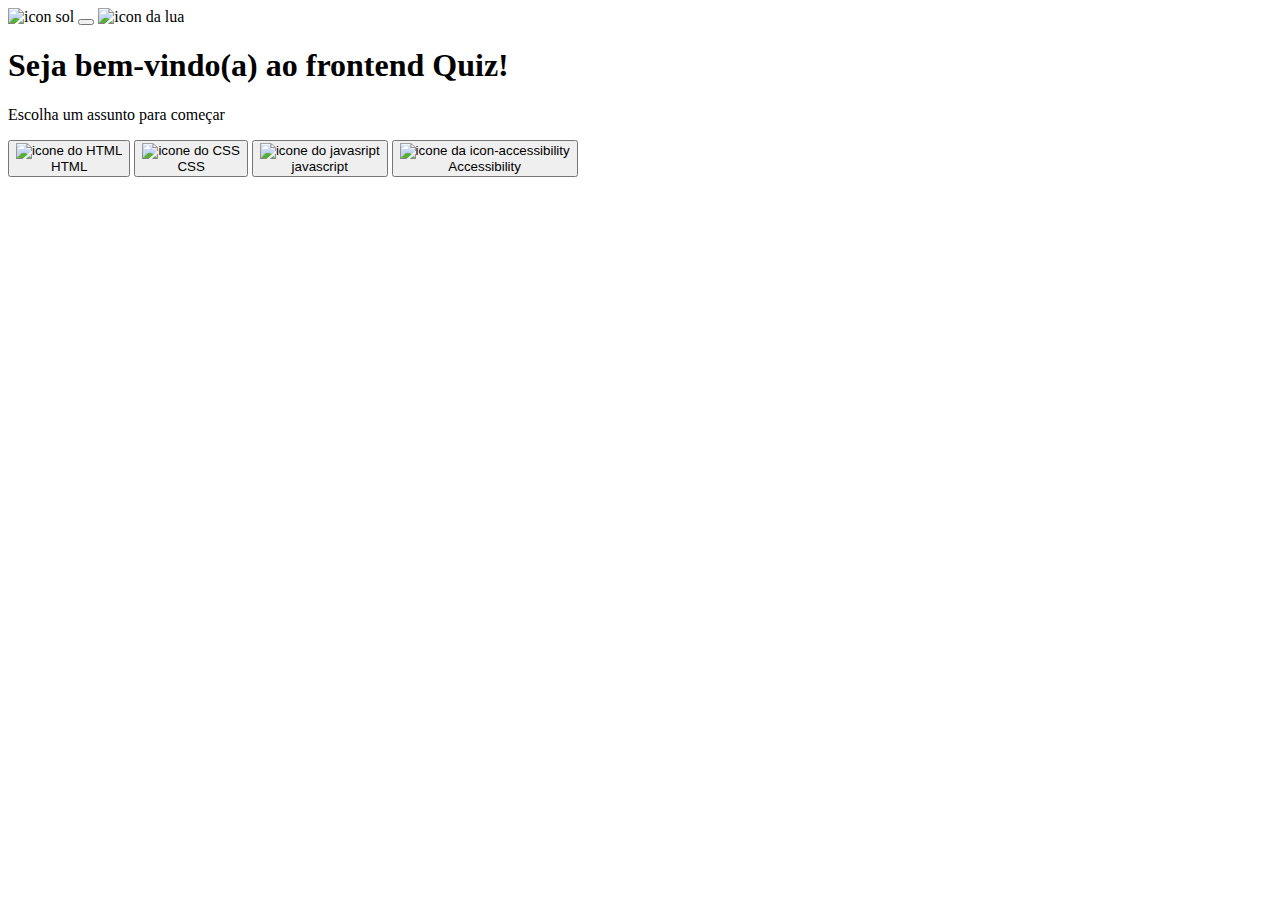
==== index.html @ ce00f6b7 "pagina inicial com HTML completo" ====
<!DOCTYPE html>
<html lang="pt-BR">
<head>
    <meta charset="UTF-8">
    <meta name="viewport" content="width=device-width, initial-scale=1.0">
    <title>Quiz app</title>
</head>
<body>
    <header>
        <div class="tema">
            <img src="./assets/images/icon-moon-dark.svg" alt="icon sol">
            <button>
                <div></div>
            </button>
            <img src="./assets/images/icon-sun-dark.svg" alt="icon da lua">
        </div>
    </header>

    <main>
        <section class="boas_vindas">
            <h1> Seja bem-vindo(a) ao frontend Quiz!</h1>
            <p>Escolha um assunto para começar</p>
        </section>
        
        <section class="assuntos">
            <button>
                <div>
                    <img src="./assets/images/icon-html.svg" alt="icone do HTML">
                </div>
                HTML
            </button>

                <button>
                    <div>
                        <img src="./assets/images/icon-css.svg" alt="icone do CSS">
                    </div>
                    CSS
                </button>

                <button>
                    <div>
                        <img src="./assets/images/icon-js.svg" alt="icone do javasript">
                    </div>
                    javascript
                </button>

                <button>
                    <div>
                        <img src="./assets/images/icon-accessibility.svg" alt="icone da icon-accessibility">
                    </div>
                    Accessibility
                </button>



        </section>
    </main>

    
</body>
</html>
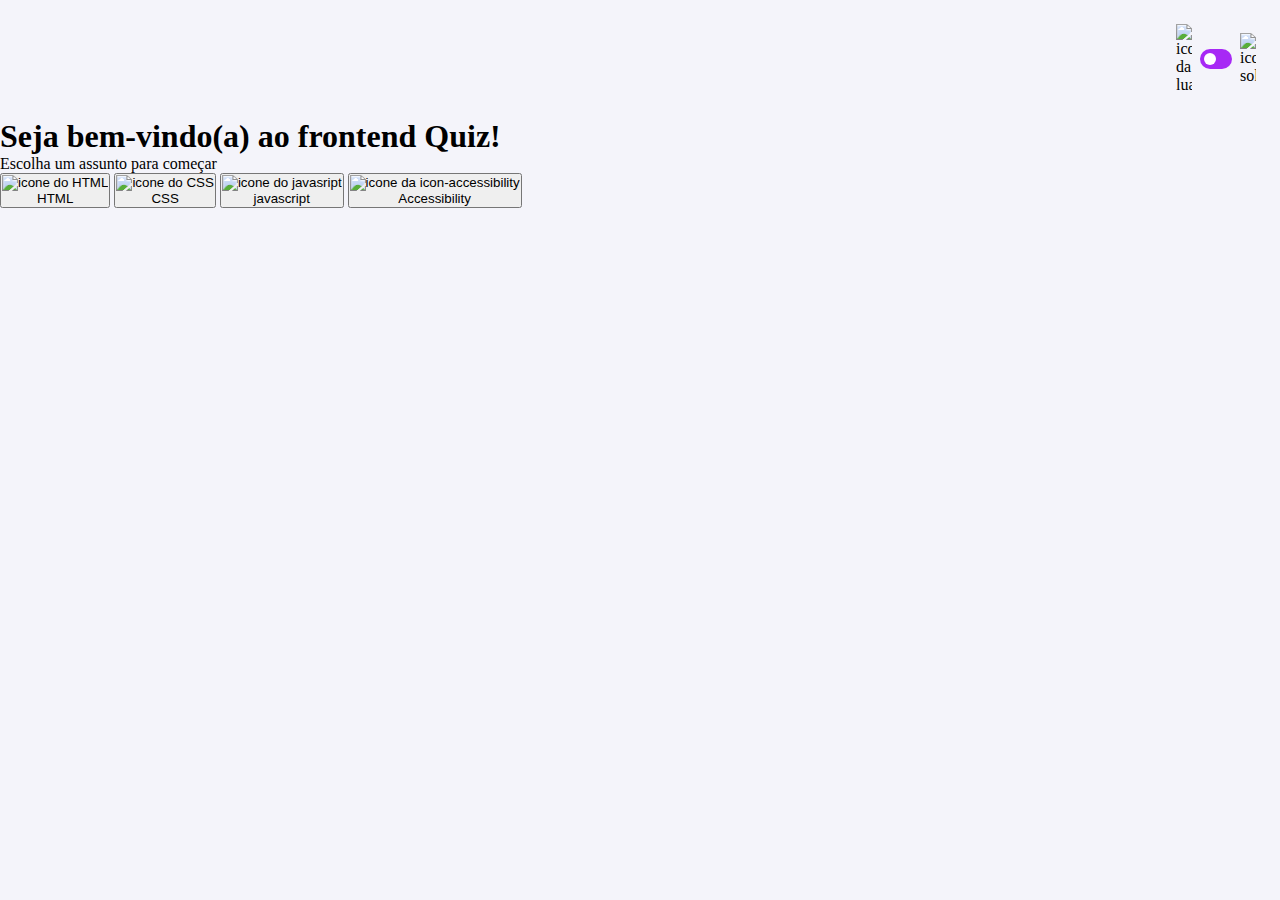
==== commit fe27c70b: "botão de trocar o tema estilizado" ====
--- a/index.html
+++ b/index.html
@@ -3,16 +3,17 @@
 <head>
     <meta charset="UTF-8">
     <meta name="viewport" content="width=device-width, initial-scale=1.0">
+    <link rel="stylesheet" href="style.css">
     <title>Quiz app</title>
 </head>
 <body>
     <header>
         <div class="tema">
-            <img src="./assets/images/icon-moon-dark.svg" alt="icon sol">
+            <img src="./assets/images/icon-sun-dark.svg" alt="icon da lua">
             <button>
                 <div></div>
             </button>
-            <img src="./assets/images/icon-sun-dark.svg" alt="icon da lua">
+            <img src="./assets/images/icon-moon-dark.svg" alt="icon sol">
         </div>
     </header>
 
--- a/style.css
+++ b/style.css
@@ -0,0 +1,54 @@
+*{
+    margin: 0;
+    padding: 0;
+    box-sizing: border-box;
+}
+
+:root {
+    --bg-color: #f4f4fa;
+    --purple: #a729f5;
+    --white: #ffff;
+    --bg-mobile: url(./assets/images/pattern-background-mobile-light.svg);
+}
+
+
+body {
+    height: 100svh;
+    background: var(--bg-mobile) var(--bg-color);
+    background-repeat: no-repeat;
+    background-size: cover;
+}
+
+header {
+    padding: 16px 24px;
+    display: flex;
+    justify-content: flex-end;
+}
+
+.tema {
+    padding: 8px 0;
+    display: flex;
+    align-items: center;
+    gap: 8px;
+}
+
+.tema img {
+    width: 16px;
+}
+
+.tema button {
+    height: 20px;
+    width: 32px;
+    background: var(--purple);
+    border: 0;
+    border-radius: 999px;
+    padding: 4px;
+}
+
+.tema button div {
+    background: var(--white);
+    width: 12px;
+    height: 12px;
+    border-radius: 999px;
+}
+
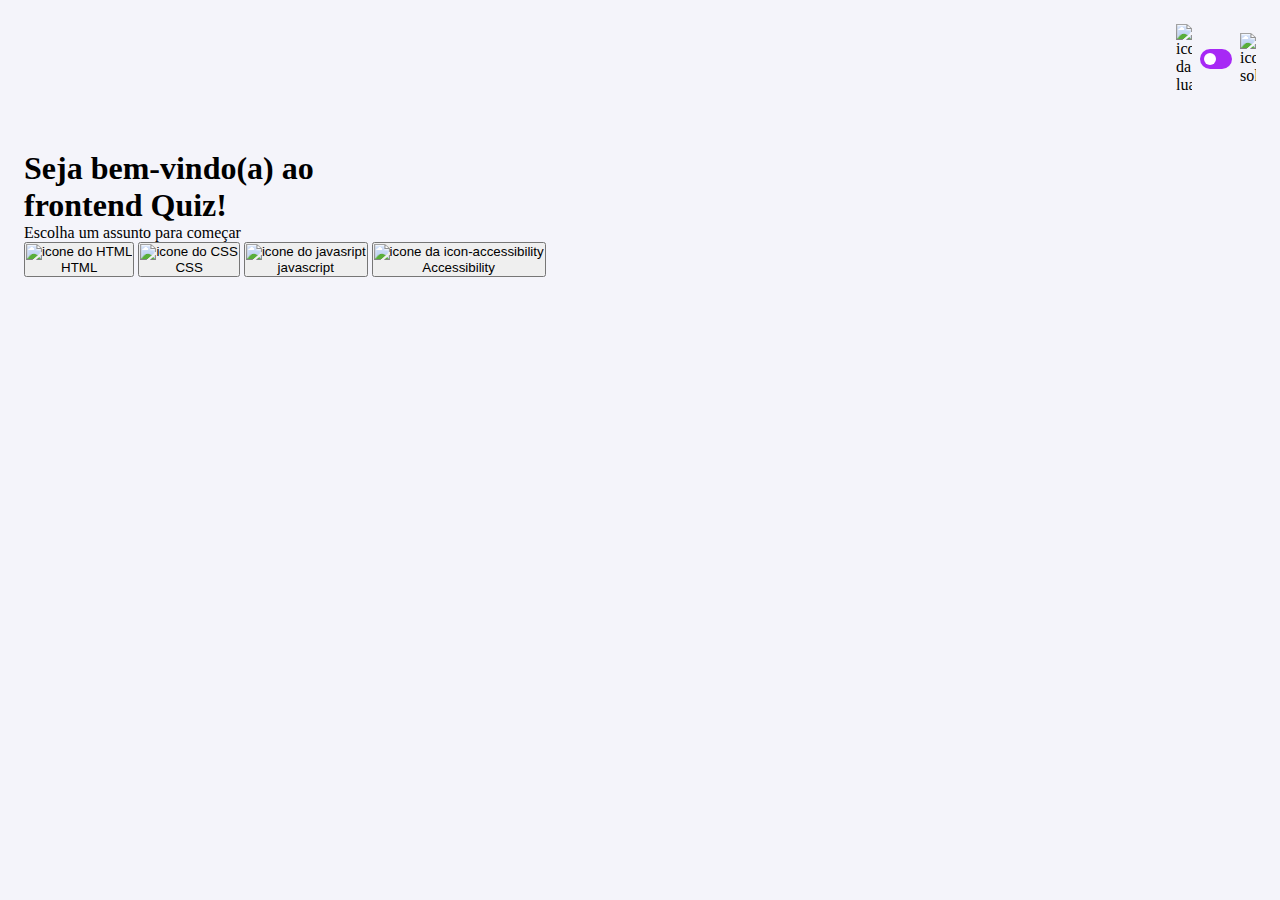
==== commit 291399e2: "arrumando a disposição do H1 na tela" ====
--- a/index.html
+++ b/index.html
@@ -19,7 +19,12 @@
 
     <main>
         <section class="boas_vindas">
-            <h1> Seja bem-vindo(a) ao frontend Quiz!</h1>
+
+            <h1> 
+                Seja bem-vindo(a) ao <br> 
+                <strong>frontend Quiz!</strong>
+            </h1>
+            
             <p>Escolha um assunto para começar</p>
         </section>
         
--- a/style.css
+++ b/style.css
@@ -52,3 +52,7 @@
     border-radius: 999px;
 }
 
+main {
+    padding: 32px 24px;
+}
+
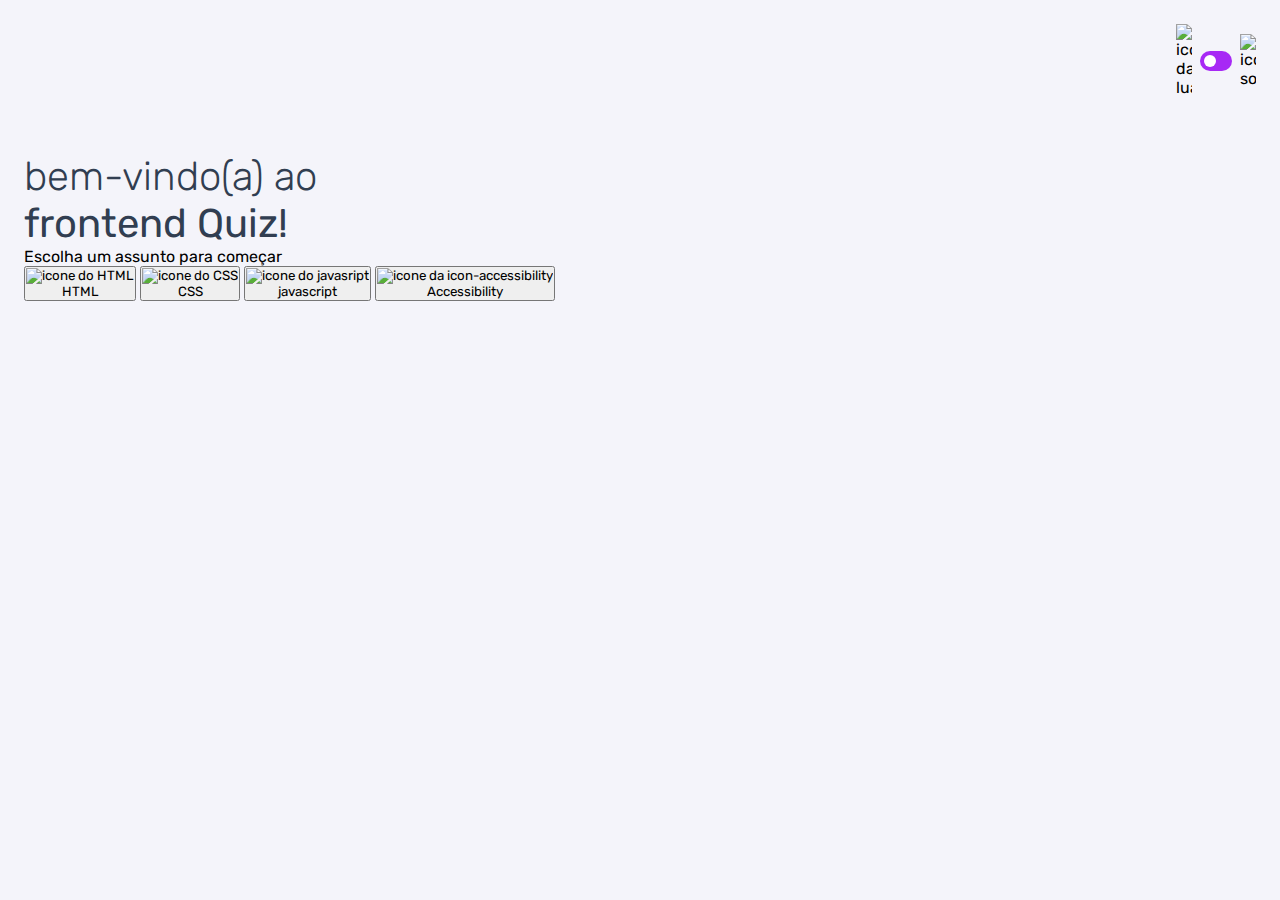
==== commit c7d72861: "Alteração no texto do h1 do index.html" ====
--- a/index.html
+++ b/index.html
@@ -3,6 +3,9 @@
 <head>
     <meta charset="UTF-8">
     <meta name="viewport" content="width=device-width, initial-scale=1.0">
+    <link rel="preconnect" href="https://fonts.googleapis.com">
+    <link rel="preconnect" href="https://fonts.gstatic.com" crossorigin>
+    <link href="https://fonts.googleapis.com/css2?family=Inter:wght@100..900&family=Rubik:ital,wght@0,300..900;1,300..900&display=swap" rel="stylesheet">
     <link rel="stylesheet" href="style.css">
     <title>Quiz app</title>
 </head>
@@ -21,7 +24,7 @@
         <section class="boas_vindas">
 
             <h1> 
-                Seja bem-vindo(a) ao <br> 
+               bem-vindo(a) ao <br> 
                 <strong>frontend Quiz!</strong>
             </h1>
             
--- a/style.css
+++ b/style.css
@@ -2,12 +2,15 @@
     margin: 0;
     padding: 0;
     box-sizing: border-box;
+    font-family: "Rubik", sans-serif;
+    -webkit-font-smoothing: antialiased;
 }
 
 :root {
     --bg-color: #f4f4fa;
     --purple: #a729f5;
     --white: #ffff;
+    --prime-text-color: #313e51;
     --bg-mobile: url(./assets/images/pattern-background-mobile-light.svg);
 }
 
@@ -55,4 +58,9 @@
 main {
     padding: 32px 24px;
 }
+ main h1 {
+    font-size: 40px;
+    font-weight: 300;
+    color: var(--prime-text-color);
+ }
 
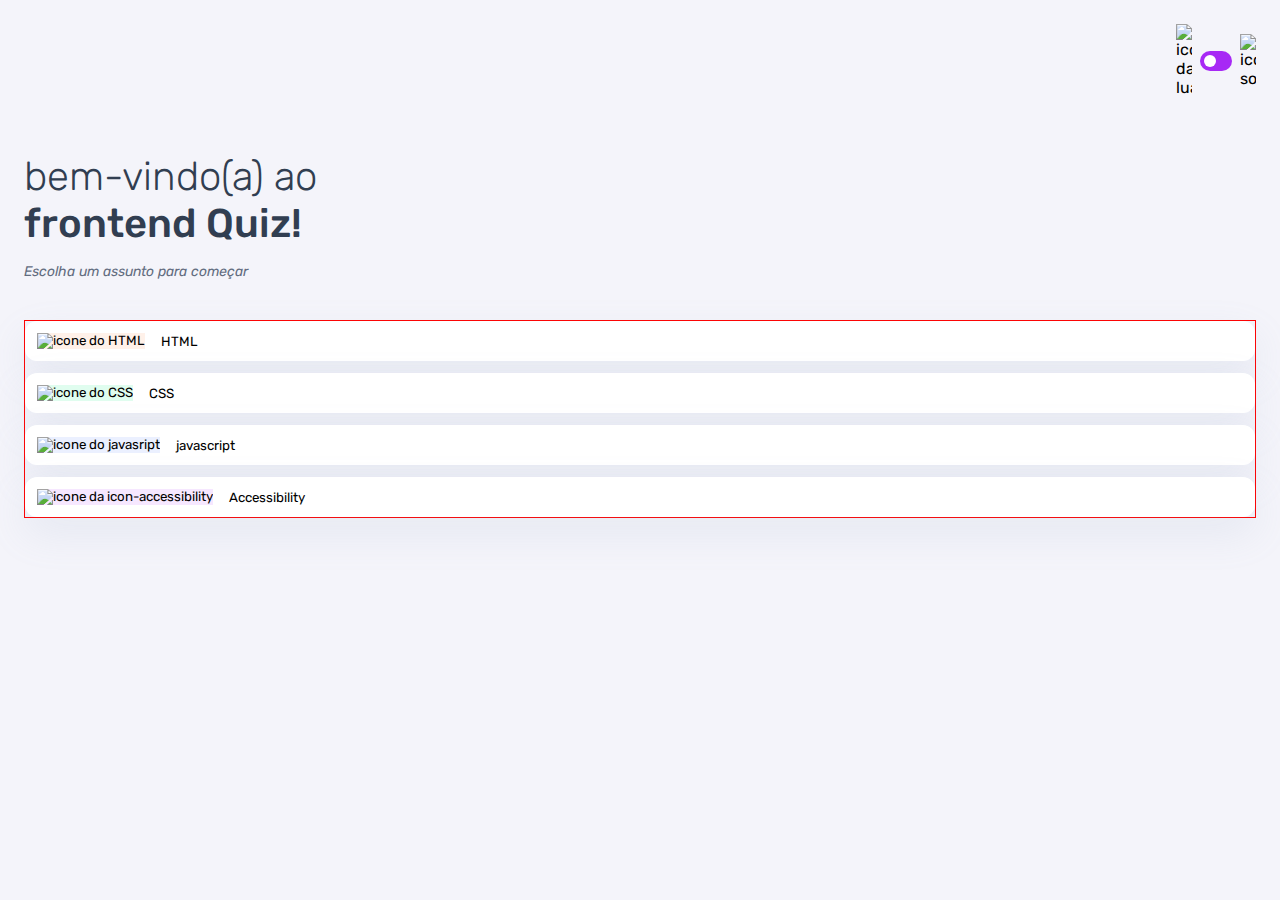
==== commit a8f1f5ef: "Primeira parte da estilização dos botões do assunto" ====
--- a/index.html
+++ b/index.html
@@ -32,28 +32,28 @@
         </section>
         
         <section class="assuntos">
-            <button>
+            <button class="botao_html">
                 <div>
                     <img src="./assets/images/icon-html.svg" alt="icone do HTML">
                 </div>
                 HTML
             </button>
 
-                <button>
+                <button class="botao_css">
                     <div>
                         <img src="./assets/images/icon-css.svg" alt="icone do CSS">
                     </div>
                     CSS
                 </button>
 
-                <button>
+                <button class="botao_javascript">
                     <div>
                         <img src="./assets/images/icon-js.svg" alt="icone do javasript">
                     </div>
                     javascript
                 </button>
 
-                <button>
+                <button class="botao_accessibility">
                     <div>
                         <img src="./assets/images/icon-accessibility.svg" alt="icone da icon-accessibility">
                     </div>
--- a/style.css
+++ b/style.css
@@ -9,8 +9,15 @@
 :root {
     --bg-color: #f4f4fa;
     --purple: #a729f5;
-    --white: #ffff;
     --prime-text-color: #313e51;
+    --secondary-text-color: #626c7f;
+    --button-bg: #fff;
+    --shadow: 0px 16px 40px 0px rgba(143, 160, 193, 0.14);
+    --bg-html: #fff1e9;
+    --bg-css: #e0fdef;
+    --bg-javascript: #ebf0ff;
+    --bg-accessibility: #f6e7ff;
+    --white: #fff;
     --bg-mobile: url(./assets/images/pattern-background-mobile-light.svg);
 }
 
@@ -58,9 +65,62 @@
 main {
     padding: 32px 24px;
 }
- main h1 {
+
+.boas_vindas {
+    margin-bottom: 40px;
+}
+
+.boas_vindas h1 {
     font-size: 40px;
     font-weight: 300;
     color: var(--prime-text-color);
+    margin-bottom: 16px;
+
  }
 
+.boas_vindas h1 strong {
+    font-weight: 500;
+
+ }
+
+ .boas_vindas p {
+    color: var(--secondary-text-color);
+    font-size: 14px;
+    line-height: 150x;
+    font-style: italic;
+ }
+
+ .assuntos {
+    border: 1px solid red;
+
+    display: flex;
+    flex-direction: column;
+    gap: 12px;
+ }
+
+ .assuntos button {
+    border: none;
+    background: var(--button-bg);
+    display: flex;
+    align-items: center;
+    gap: 16px;
+    padding: 12px;
+    border-radius: 12px;
+    box-shadow: var(--shadow);
+ }
+
+ .botao_html div {
+    background: var(--bg-html);
+ }
+
+ .botao_css div {
+    background: var(--bg-css);
+ }
+
+ .botao_javascript div {
+    background: var(--bg-javascript)
+ }
+
+ .botao_accessibility div {
+    background: var(--bg-accessibility);
+ }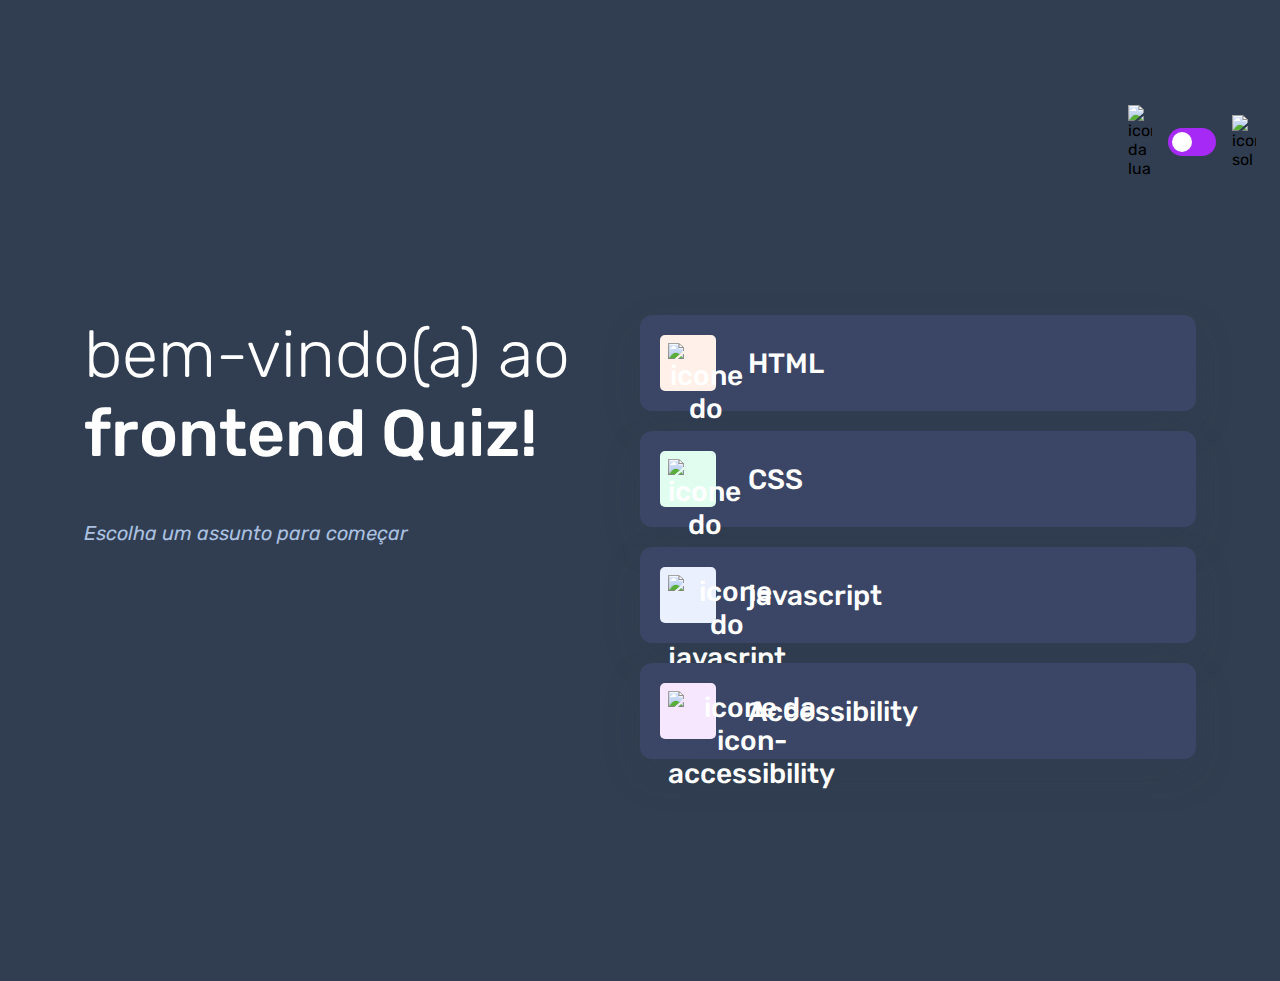
==== commit 869ba07e: "adaptação das cores para o tema escuro" ====
--- a/index.html
+++ b/index.html
@@ -9,7 +9,7 @@
     <link rel="stylesheet" href="style.css">
     <title>Quiz app</title>
 </head>
-<body>
+<body class="escuro">
     <header>
         <div class="tema">
             <img src="./assets/images/icon-sun-dark.svg" alt="icon da lua">
--- a/style.css
+++ b/style.css
@@ -18,8 +18,20 @@
     --bg-javascript: #ebf0ff;
     --bg-accessibility: #f6e7ff;
     --white: #fff;
-    --bg-mobile: url(./assets/images/pattern-background-mobile-light.svg);
-}
+    --bg-mobile:url(./assets/images/pattern-background-mobile-light.svg);
+    --bg-desktop:url(./assets/images/pattern-background-desktop-light.svg);
+}
+
+body.escuro {
+    --bg-color: #313e51;
+    --bg-mobile: url(./assets/images/pattern-background-mobile-dark.svg);
+    --bg-desktop: url(./assets/images/pattern-background-desktop-dark.svg);
+    --prime-text-color: #fff;
+    --secondary-text-color: #abc1e1;
+    --button-bg: #3b4666;
+    --shadow: 0px 16px 40px 0px rgba(49, 62, 81, 0.14);
+}
+
 
 
 body {
@@ -91,8 +103,6 @@
  }
 
  .assuntos {
-    border: 1px solid red;
-
     display: flex;
     flex-direction: column;
     gap: 12px;
@@ -107,6 +117,20 @@
     padding: 12px;
     border-radius: 12px;
     box-shadow: var(--shadow);
+    font-size: 18px;
+    font-weight: 500;
+    color: var(--prime-text-color);
+ }
+
+ .assuntos button div {
+    width: 40px;
+    height: 40px;
+    padding: 5px;
+    border-radius: 5px;
+ }
+
+ .assuntos button img {
+    width: 100%;
  }
 
  .botao_html div {
@@ -123,4 +147,71 @@
 
  .botao_accessibility div {
     background: var(--bg-accessibility);
- }+ }
+
+ @media(min-width: 1100px) {
+    body {
+        background: var(--bg-desktop) var(--bg-color);
+        background-size: cover;
+        background-repeat: no-repeat;
+    }
+
+    header {
+        margin-block: 81px;
+    }
+
+    .tema {
+        gap: 16px;
+    }
+
+    .tema img {
+        width: 24px;
+    }
+
+    .tema button {
+        width: 48px;
+        height: 28px;
+    }
+
+    .tema button div {
+        width: 20px;
+        height: 20px;
+    }
+
+    main {
+        display: flex;
+        max-width: 1160px;
+        margin-inline: auto;
+    }
+
+    section {
+        width: 100%;
+    }
+
+    .boas_vindas h1 {
+        font-size: 66px;
+        margin-bottom: 48px;
+    }
+
+    .boas_vindas p {
+        font-size: 20px;
+    }
+
+    .assuntos {
+        gap: 20px;
+    }
+
+    .assuntos button {
+        font-size: 28px;
+        padding: 20px;
+        gap: 32px;
+
+    }
+
+    .assuntos button div {
+        width: 56px;
+        height: 56px;
+        padding: 8px;
+         
+    }
+ } 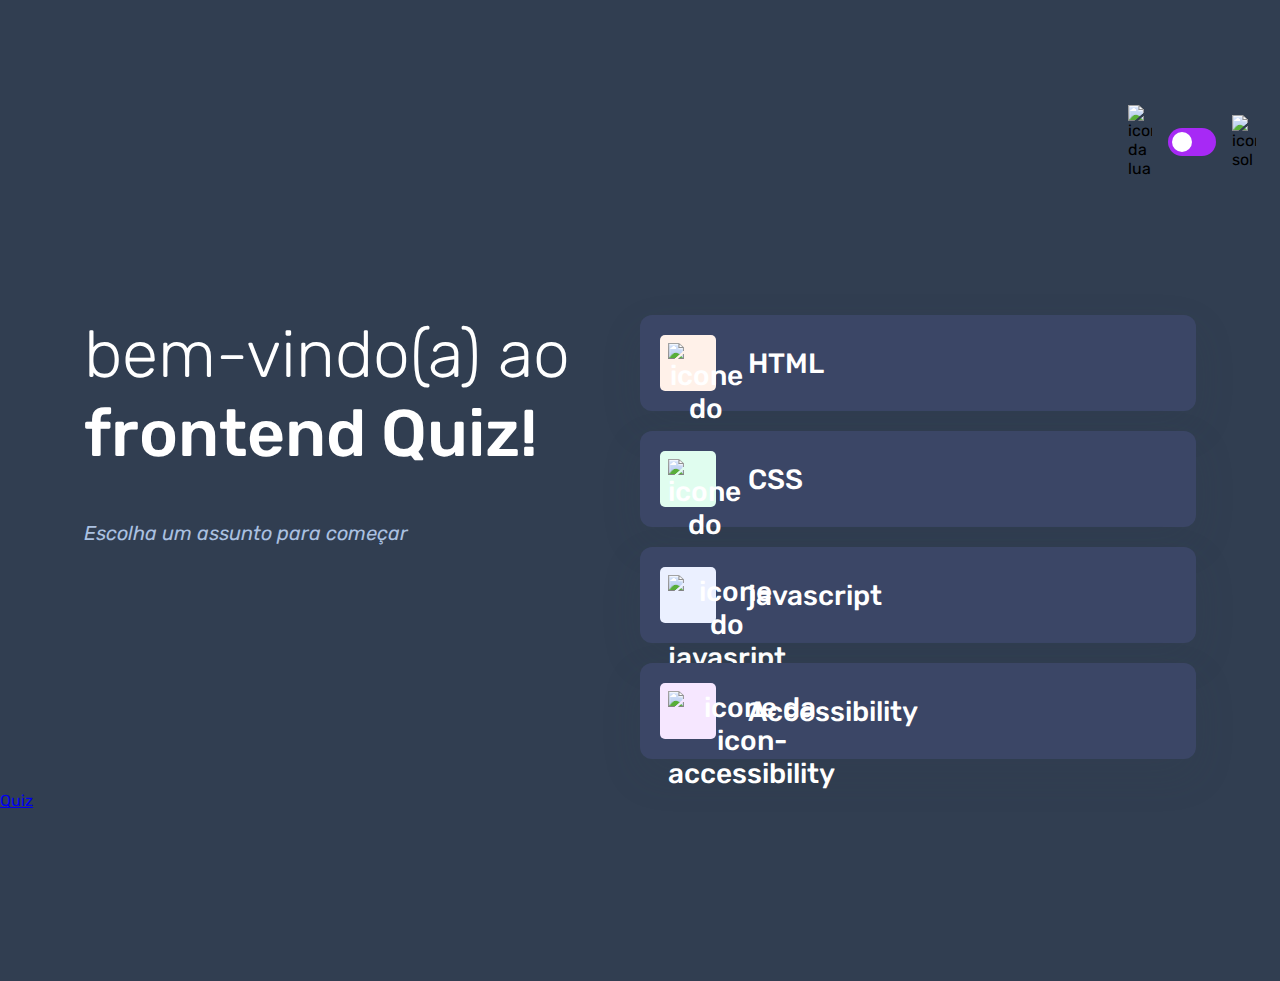
==== commit c46d0e2a: "ceiação da pagina do quiz" ====
--- a/index.html
+++ b/index.html
@@ -64,6 +64,7 @@
 
         </section>
     </main>
+    <a href="./pages/quiz/quiz.html">Quiz</a>
 
     
 </body>
